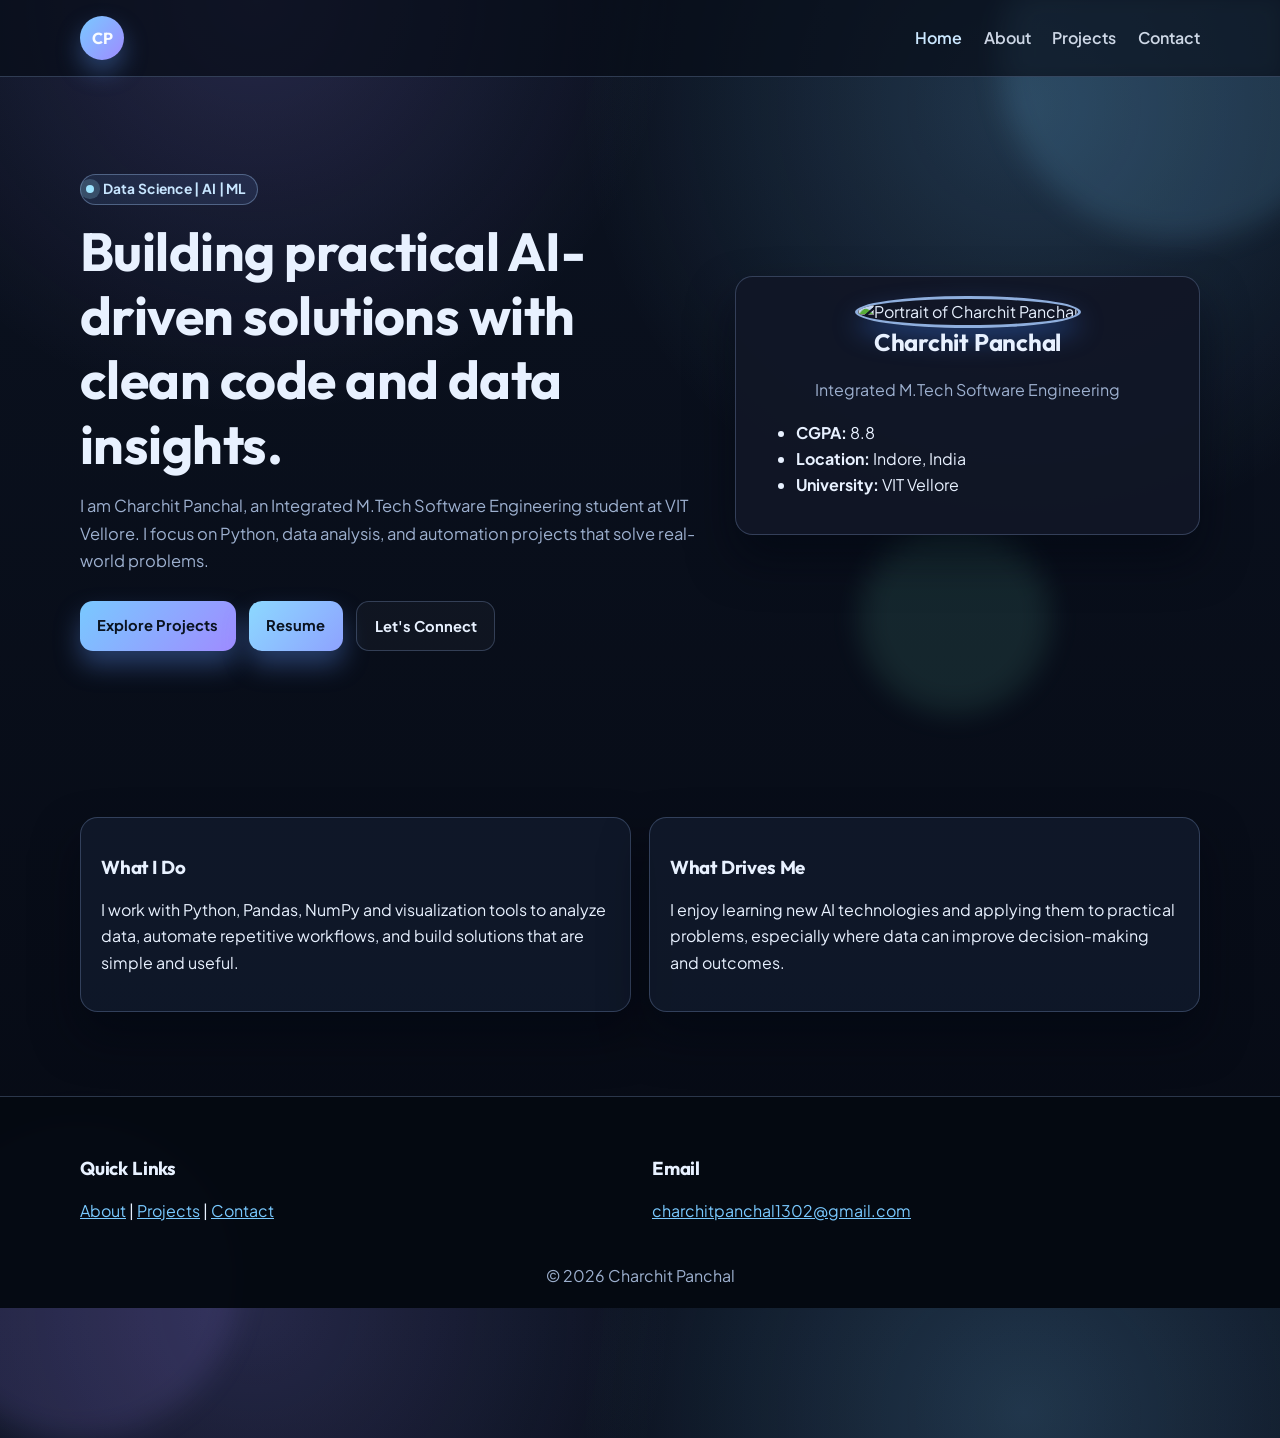
==== index.html @ 4133713d "New project" ====
<!DOCTYPE html>
<html lang="en">
<head>
  <meta charset="UTF-8">
  <meta name="viewport" content="width=device-width, initial-scale=1.0">
  <title>Charchit Panchal | Home</title>
  <meta
    name="description"
    content="Portfolio of Charchit Panchal - M.Tech Software Engineering student building projects in Data Science, AI and ML."
  >
  <link rel="preconnect" href="https://fonts.googleapis.com">
  <link rel="preconnect" href="https://fonts.gstatic.com" crossorigin>
  <link href="https://fonts.googleapis.com/css2?family=Outfit:wght@400;500;600;700;800&family=Plus+Jakarta+Sans:wght@400;500;600;700&display=swap" rel="stylesheet">
  <link rel="stylesheet" href="styles.css">
</head>
<body class="page-enter">
  <div class="preloader" id="preloader" aria-hidden="true">
    <div class="preloader-core">
      <span class="loader-ring"></span>
      <p>Loading Portfolio...</p>
    </div>
  </div>

  <div class="bg-orb orb-one"></div>
  <div class="bg-orb orb-two"></div>
  <div class="bg-orb orb-three"></div>

  <header class="site-header">
    <div class="container nav-wrap">
      <a class="brand" href="index.html">CP</a>
      <nav class="nav-links" id="nav-links">
        <a class="active page-link" href="index.html">Home</a>
        <a class="page-link" href="about.html">About</a>
        <a class="page-link" href="projects.html">Projects</a>
        <a class="page-link" href="contact.html">Contact</a>
      </nav>
      <button class="menu-btn" id="menu-btn" aria-label="Toggle menu">Menu</button>
    </div>
  </header>

  <main>
    <section class="hero section reveal">
      <div class="container hero-grid">
        <div class="hero-content">
          <p class="eyebrow"><span class="dot"></span> Data Science | AI | ML</p>
          <h1>Building practical AI-driven solutions with clean code and data insights.</h1>
          <p class="hero-text">
            I am Charchit Panchal, an Integrated M.Tech Software Engineering student at VIT Vellore.
            I focus on Python, data analysis, and automation projects that solve real-world problems.
          </p>
          <div class="hero-actions">
            <a class="btn btn-primary page-link" href="projects.html">Explore Projects</a>
            <a class="btn btn-primary btn-resume" href="file:///D:/MyDownloads/Resume%20(1).pdf" target="_blank" rel="noreferrer">Resume</a>
            <a class="btn btn-secondary page-link" href="contact.html">Let's Connect</a>
          </div>
        </div>

        <aside class="hero-card profile-card floating">
          <img src="profile.jpg" alt="Portrait of Charchit Panchal" class="profile-photo">
          <h2>Charchit Panchal</h2>
          <p class="meta">Integrated M.Tech Software Engineering</p>
          <ul>
            <li><strong>CGPA:</strong> 8.8</li>
            <li><strong>Location:</strong> Indore, India</li>
            <li><strong>University:</strong> VIT Vellore</li>
          </ul>
        </aside>
      </div>
    </section>

    <section class="section reveal">
      <div class="container">
        <div class="cards-grid">
          <article class="card tilt-card">
            <h3>What I Do</h3>
            <p>
              I work with Python, Pandas, NumPy and visualization tools to analyze data,
              automate repetitive workflows, and build solutions that are simple and useful.
            </p>
          </article>
          <article class="card tilt-card">
            <h3>What Drives Me</h3>
            <p>
              I enjoy learning new AI technologies and applying them to practical problems,
              especially where data can improve decision-making and outcomes.
            </p>
          </article>
        </div>
      </div>
    </section>
  </main>

  <footer class="site-footer">
    <div class="container footer-grid">
      <div>
        <h3>Quick Links</h3>
        <p><a class="page-link" href="about.html">About</a> | <a class="page-link" href="projects.html">Projects</a> | <a class="page-link" href="contact.html">Contact</a></p>
      </div>
      <div>
        <h3>Email</h3>
        <p><a href="mailto:charchitpanchal1302@gmail.com">charchitpanchal1302@gmail.com</a></p>
      </div>
    </div>
    <p class="copyright">© <span id="year"></span> Charchit Panchal</p>
  </footer>

  <script src="script.js"></script>
</body>
</html>
---- styles.css ----
:root {
  --bg: #0b1220;
  --bg-deep: #060a14;
  --surface: rgba(18, 28, 46, 0.74);
  --surface-strong: rgba(17, 23, 38, 0.95);
  --text: #e8f1ff;
  --muted: #9db0cf;
  --accent: #79c9ff;
  --accent-2: #9f8bff;
  --ring: rgba(145, 172, 221, 0.28);
  --shadow: 0 24px 45px rgba(2, 6, 15, 0.5);
}

* {
  box-sizing: border-box;
}

html {
  scroll-behavior: smooth;
}

body {
  margin: 0;
  font-family: "Plus Jakarta Sans", sans-serif;
  line-height: 1.65;
  color: var(--text);
  background:
    radial-gradient(circle at 80% 8%, rgba(121, 201, 255, 0.2), transparent 28%),
    radial-gradient(circle at 20% 0%, rgba(159, 139, 255, 0.18), transparent 25%),
    linear-gradient(180deg, var(--bg) 0%, var(--bg-deep) 100%);
  overflow-x: hidden;
}

.preloader {
  position: fixed;
  inset: 0;
  z-index: 2000;
  display: grid;
  place-items: center;
  background: radial-gradient(circle at center, rgba(25, 41, 71, 0.95), rgba(4, 8, 16, 0.98));
  transition: opacity 0.45s ease, visibility 0.45s ease;
}

.preloader.hidden {
  opacity: 0;
  visibility: hidden;
}

.preloader-core {
  text-align: center;
}

.loader-ring {
  width: 56px;
  height: 56px;
  display: inline-block;
  border-radius: 50%;
  border: 3px solid rgba(153, 194, 255, 0.28);
  border-top-color: #7fd7ff;
  border-right-color: #b497ff;
  animation: spin 0.9s linear infinite;
}

.preloader-core p {
  margin-top: 0.9rem;
  color: #bcd5ff;
  font-weight: 600;
}

@keyframes spin {
  to {
    transform: rotate(360deg);
  }
}

.page-enter {
  animation: pageFade 0.65s ease both;
}

@keyframes pageFade {
  from {
    opacity: 0;
    transform: translateY(8px);
  }
  to {
    opacity: 1;
    transform: translateY(0);
  }
}

.bg-orb {
  position: fixed;
  z-index: -1;
  filter: blur(14px);
  border-radius: 50%;
  pointer-events: none;
  animation: orbFloat 9s ease-in-out infinite;
}

.orb-one {
  width: 360px;
  height: 360px;
  top: -120px;
  right: -80px;
  background: rgba(121, 201, 255, 0.14);
}

.orb-two {
  width: 320px;
  height: 320px;
  bottom: -130px;
  left: -80px;
  background: rgba(159, 139, 255, 0.13);
  animation-delay: 1.6s;
}

.orb-three {
  width: 190px;
  height: 190px;
  top: 40%;
  right: 18%;
  background: rgba(128, 255, 215, 0.1);
  animation-delay: 0.8s;
}

@keyframes orbFloat {
  0%, 100% { transform: translateY(0); }
  50% { transform: translateY(-24px); }
}

a {
  color: var(--accent);
}

.container {
  width: min(1120px, 92%);
  margin: 0 auto;
}

.section {
  padding: 5.2rem 0;
}

.site-header {
  position: sticky;
  top: 0;
  z-index: 100;
  backdrop-filter: blur(10px);
  background: rgba(8, 13, 24, 0.72);
  border-bottom: 1px solid var(--ring);
}

.nav-wrap {
  min-height: 76px;
  display: flex;
  align-items: center;
  justify-content: space-between;
}

.brand {
  width: 44px;
  height: 44px;
  border-radius: 50%;
  display: inline-grid;
  place-items: center;
  text-decoration: none;
  font-family: "Outfit", sans-serif;
  font-weight: 700;
  color: #f7fbff;
  background: linear-gradient(130deg, var(--accent), var(--accent-2));
  box-shadow: 0 12px 24px rgba(97, 157, 255, 0.35);
}

.nav-links {
  display: flex;
  gap: 1.35rem;
}

.nav-links a {
  color: var(--text);
  text-decoration: none;
  font-weight: 600;
  opacity: 0.88;
  transition: opacity 0.2s ease, color 0.2s ease;
}

.nav-links a.active,
.nav-links a:hover {
  opacity: 1;
  color: #cce8ff;
}

.menu-btn {
  display: none;
  border: 1px solid var(--ring);
  background: transparent;
  color: var(--text);
  padding: 0.42rem 0.78rem;
  border-radius: 0.55rem;
  cursor: pointer;
}

h1,
h2,
h3,
.page-title {
  font-family: "Outfit", sans-serif;
  line-height: 1.2;
  letter-spacing: -0.01em;
}

h1 {
  font-size: clamp(2.05rem, 4.3vw, 3.35rem);
  margin: 0 0 1rem;
}

h2 {
  margin-top: 0;
}

.page-title {
  margin: 0;
}

.hero-grid {
  display: grid;
  grid-template-columns: 1.34fr 1fr;
  align-items: center;
  gap: 2rem;
}

.hero-text {
  color: var(--muted);
  max-width: 62ch;
  font-size: 1.03rem;
}

.eyebrow {
  display: inline-flex;
  gap: 0.55rem;
  align-items: center;
  font-size: 0.86rem;
  font-weight: 700;
  letter-spacing: 0.02em;
  color: #c8e6ff;
  border: 1px solid rgba(170, 208, 255, 0.34);
  border-radius: 999px;
  padding: 0.2rem 0.7rem 0.2rem 0.3rem;
  background: rgba(116, 176, 255, 0.11);
}

.dot {
  width: 8px;
  height: 8px;
  border-radius: 50%;
  background: #9ee4ff;
  box-shadow: 0 0 0 6px rgba(158, 228, 255, 0.2);
}

.hero-actions {
  margin-top: 1.7rem;
  display: flex;
  flex-wrap: wrap;
  gap: 0.85rem;
}

.btn {
  display: inline-block;
  text-decoration: none;
  font-weight: 700;
  font-size: 0.92rem;
  border-radius: 0.8rem;
  padding: 0.72rem 1.08rem;
  transition: transform 0.22s ease, box-shadow 0.22s ease, background 0.22s ease;
}

.btn:hover {
  transform: translateY(-3px);
}

.btn-primary {
  color: #0a1320;
  background: linear-gradient(130deg, var(--accent), var(--accent-2));
  box-shadow: 0 14px 26px rgba(98, 151, 255, 0.35);
}

.btn-secondary {
  color: var(--text);
  border: 1px solid var(--ring);
  background: rgba(255, 255, 255, 0.03);
}

.btn-resume {
  background: linear-gradient(130deg, #8cd9ff, #8ea2ff);
}

.hero-card,
.card,
.skill-group {
  background: var(--surface);
  border: 1px solid var(--ring);
  border-radius: 1.1rem;
  padding: 1.2rem 1.25rem;
  box-shadow: var(--shadow);
}

.profile-card {
  text-align: center;
  background: var(--surface-strong);
}

.profile-photo {
  width: 162px;
  height: 162px;
  object-fit: cover;
  border-radius: 50%;
  border: 3px solid rgba(166, 203, 255, 0.85);
  box-shadow: 0 12px 26px rgba(57, 112, 214, 0.42);
}

.profile-card ul {
  text-align: left;
}

.floating {
  animation: floatCard 5.5s ease-in-out infinite;
}

@keyframes floatCard {
  0%, 100% { transform: translateY(0); }
  50% { transform: translateY(-10px); }
}

.cards-grid {
  display: grid;
  grid-template-columns: repeat(2, minmax(260px, 1fr));
  gap: 1.1rem;
}

.skills-grid {
  display: grid;
  grid-template-columns: repeat(3, minmax(180px, 1fr));
  gap: 0.95rem;
}

.skill-group {
  font-weight: 600;
}

.meta {
  color: var(--muted);
}

.tilt-card {
  transition: transform 0.24s ease, box-shadow 0.24s ease, border-color 0.24s ease;
}

.tilt-card:hover {
  transform: translateY(-8px) scale(1.01);
  border-color: rgba(170, 207, 255, 0.55);
  box-shadow: 0 30px 48px rgba(0, 7, 19, 0.56);
}

.project-thumb {
  width: 100%;
  height: 165px;
  border-radius: 0.85rem;
  margin-bottom: 0.95rem;
  border: 1px solid rgba(170, 208, 255, 0.2);
  background-size: cover;
  background-position: center;
}

.thumb-one {
  background-image:
    linear-gradient(to top right, rgba(10, 20, 35, 0.35), rgba(20, 20, 20, 0.15)),
    url("https://images.unsplash.com/photo-1551281044-8b5bd6f0f0d6?auto=format&fit=crop&w=1000&q=80");
}

.thumb-two {
  background-image:
    linear-gradient(to top right, rgba(10, 20, 35, 0.35), rgba(20, 20, 20, 0.15)),
    url("https://images.unsplash.com/photo-1461749280684-dccba630e2f6?auto=format&fit=crop&w=1000&q=80");
}

.contact-form {
  margin-top: 1rem;
  display: grid;
  gap: 0.95rem;
}

.form-row {
  display: grid;
  gap: 0.4rem;
}

.form-row label {
  font-weight: 600;
  font-size: 0.92rem;
  color: #c6dbff;
}

.form-row input,
.form-row textarea {
  width: 100%;
  border-radius: 0.7rem;
  border: 1px solid rgba(166, 196, 243, 0.32);
  background: rgba(8, 15, 27, 0.75);
  color: var(--text);
  padding: 0.72rem 0.85rem;
  font-family: inherit;
  outline: none;
}

.form-row input:focus,
.form-row textarea:focus {
  border-color: rgba(127, 213, 255, 0.82);
  box-shadow: 0 0 0 2px rgba(127, 213, 255, 0.15);
}

.form-status {
  min-height: 1.2rem;
  margin: 0;
  color: #a9c7ff;
}

.page-hero {
  padding-bottom: 2rem;
}

.site-footer {
  border-top: 1px solid var(--ring);
  background: rgba(5, 10, 18, 0.92);
  padding: 2.6rem 0 1.2rem;
}

.footer-grid {
  display: grid;
  grid-template-columns: 1fr 1fr;
  gap: 1.5rem;
}

.copyright {
  margin: 1.4rem 0 0;
  text-align: center;
  color: var(--muted);
}

.reveal {
  opacity: 0;
  transform: translateY(24px);
}

.reveal.visible {
  opacity: 1;
  transform: translateY(0);
  transition: opacity 0.7s ease, transform 0.7s ease;
}

@media (max-width: 900px) {
  .hero-grid,
  .cards-grid,
  .footer-grid {
    grid-template-columns: 1fr;
  }

  .skills-grid {
    grid-template-columns: repeat(2, minmax(160px, 1fr));
  }
}

@media (max-width: 700px) {
  .menu-btn {
    display: inline-block;
  }

  .nav-links {
    position: absolute;
    top: 71px;
    right: 4%;
    width: min(230px, 90vw);
    border-radius: 0.8rem;
    border: 1px solid var(--ring);
    background: rgba(9, 15, 28, 0.97);
    padding: 0.6rem;
    display: none;
    flex-direction: column;
    gap: 0.35rem;
  }

  .nav-links.open {
    display: flex;
  }

  .skills-grid {
    grid-template-columns: 1fr;
  }
}
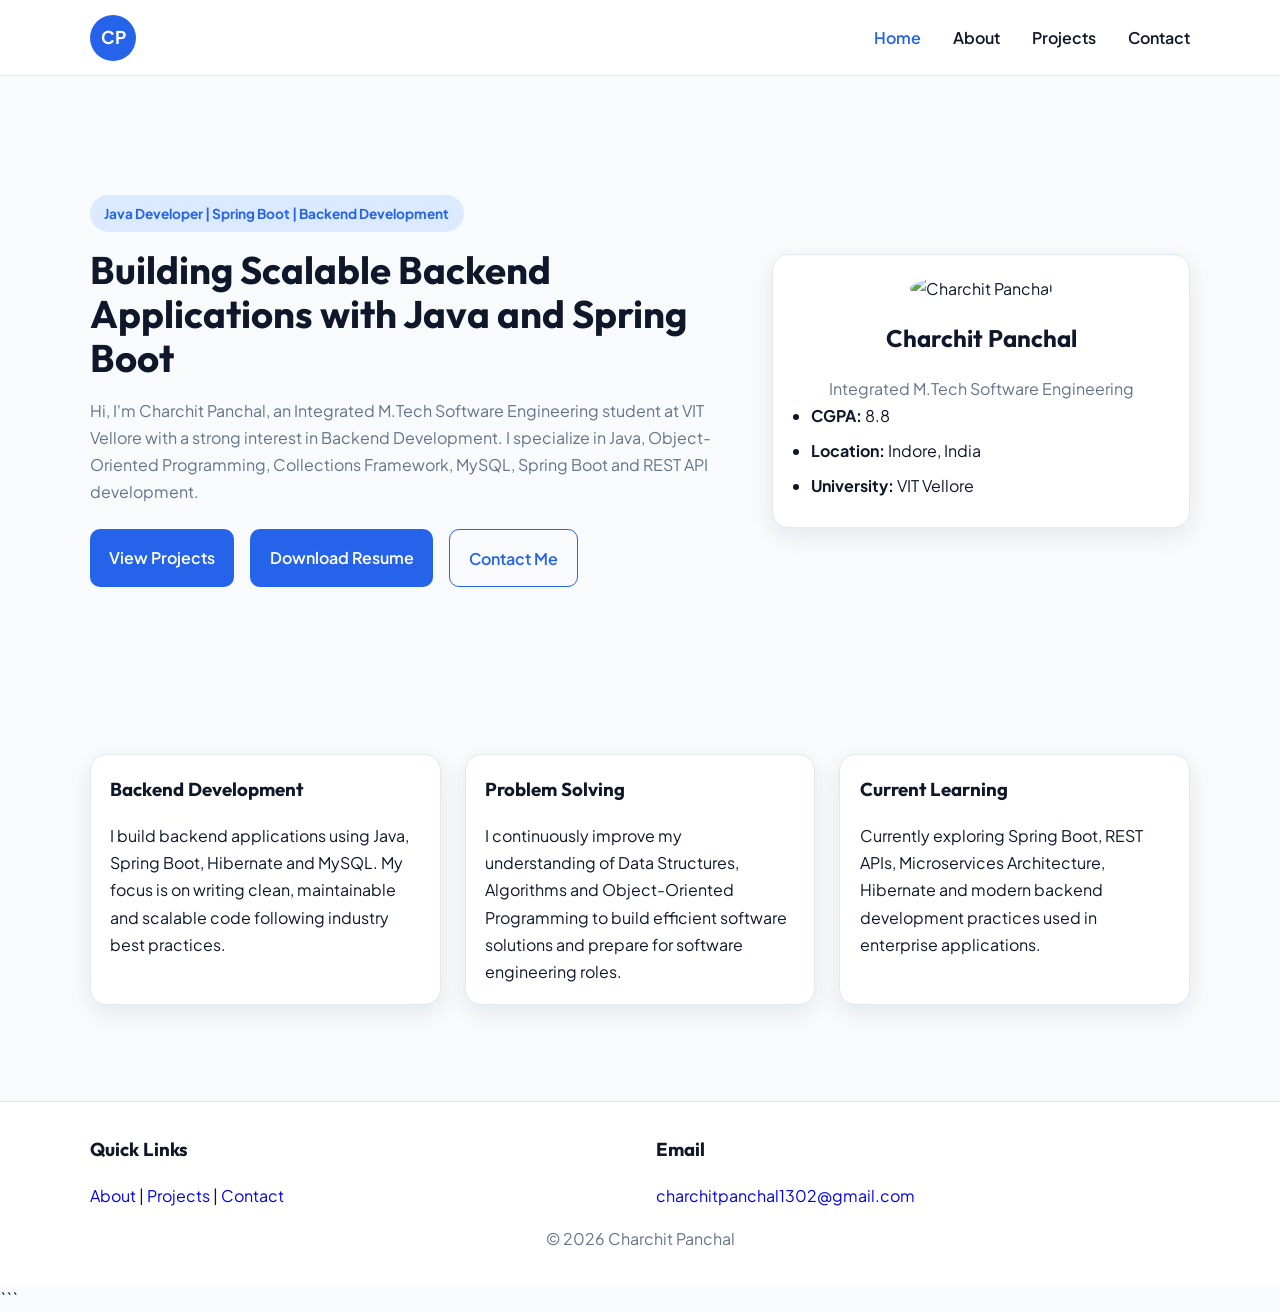
==== commit d1ae43f7: "Full Website chage" ====
--- a/index.html
+++ b/index.html
@@ -1,109 +1,213 @@
+
 <!DOCTYPE html>
 <html lang="en">
 <head>
-  <meta charset="UTF-8">
-  <meta name="viewport" content="width=device-width, initial-scale=1.0">
-  <title>Charchit Panchal | Home</title>
-  <meta
-    name="description"
-    content="Portfolio of Charchit Panchal - M.Tech Software Engineering student building projects in Data Science, AI and ML."
-  >
-  <link rel="preconnect" href="https://fonts.googleapis.com">
-  <link rel="preconnect" href="https://fonts.gstatic.com" crossorigin>
-  <link href="https://fonts.googleapis.com/css2?family=Outfit:wght@400;500;600;700;800&family=Plus+Jakarta+Sans:wght@400;500;600;700&display=swap" rel="stylesheet">
-  <link rel="stylesheet" href="styles.css">
+    <meta charset="UTF-8">
+    <meta name="viewport" content="width=device-width, initial-scale=1.0">
+
+    <title>Charchit Panchal | Java Developer Portfolio</title>
+
+    <meta name="description"
+          content="Charchit Panchal - Java Developer and Integrated M.Tech Software Engineering student specializing in Spring Boot, Hibernate, REST APIs, MySQL and Backend Development.">
+
+    <meta name="keywords"
+          content="Java Developer, Spring Boot Developer, Backend Developer, Hibernate, REST API, MySQL, Software Engineer, Portfolio">
+
+    <meta name="author" content="Charchit Panchal">
+
+    <meta property="og:title" content="Charchit Panchal | Java Developer">
+    <meta property="og:description"
+          content="Java Developer Portfolio showcasing Spring Boot, Hibernate, REST API and Backend Development Projects.">
+    <meta property="og:type" content="website">
+
+    <link rel="preconnect" href="https://fonts.googleapis.com">
+    <link rel="preconnect" href="https://fonts.gstatic.com" crossorigin>
+
+    <link href="https://fonts.googleapis.com/css2?family=Outfit:wght@400;500;600;700;800&family=Plus+Jakarta+Sans:wght@400;500;600;700&display=swap"
+          rel="stylesheet">
+
+    <link rel="stylesheet" href="styles.css">
 </head>
-<body class="page-enter">
-  <div class="preloader" id="preloader" aria-hidden="true">
-    <div class="preloader-core">
-      <span class="loader-ring"></span>
-      <p>Loading Portfolio...</p>
+
+<body>
+
+<header class="site-header">
+    <div class="container nav-wrap">
+
+        <a class="brand" href="index.html">CP</a>
+
+        <nav class="nav-links" id="nav-links">
+            <a class="active page-link" href="index.html">Home</a>
+            <a class="page-link" href="about.html">About</a>
+            <a class="page-link" href="projects.html">Projects</a>
+            <a class="page-link" href="contact.html">Contact</a>
+        </nav>
+
+        <button class="menu-btn" id="menu-btn">Menu</button>
+
     </div>
-  </div>
-
-  <div class="bg-orb orb-one"></div>
-  <div class="bg-orb orb-two"></div>
-  <div class="bg-orb orb-three"></div>
-
-  <header class="site-header">
-    <div class="container nav-wrap">
-      <a class="brand" href="index.html">CP</a>
-      <nav class="nav-links" id="nav-links">
-        <a class="active page-link" href="index.html">Home</a>
-        <a class="page-link" href="about.html">About</a>
-        <a class="page-link" href="projects.html">Projects</a>
-        <a class="page-link" href="contact.html">Contact</a>
-      </nav>
-      <button class="menu-btn" id="menu-btn" aria-label="Toggle menu">Menu</button>
+</header>
+
+<main>
+
+    <section class="hero section">
+
+        <div class="container hero-grid">
+
+            <div class="hero-content">
+
+                <p class="eyebrow">
+                    Java Developer | Spring Boot | Backend Development
+                </p>
+
+                <h1>
+                    Building Scalable Backend Applications with Java and Spring Boot
+                </h1>
+
+                <p class="hero-text">
+                    Hi, I'm Charchit Panchal, an Integrated M.Tech Software Engineering
+                    student at VIT Vellore with a strong interest in Backend Development.
+                    I specialize in Java, Object-Oriented Programming, Collections
+                    Framework, MySQL, Spring Boot and REST API development.
+                </p>
+
+                <div class="hero-actions">
+
+                    <a class="btn btn-primary page-link"
+                       href="projects.html">
+                        View Projects
+                    </a>
+
+                    <a class="btn btn-primary"
+                       href="Resume (1).pdf"
+                       target="_blank">
+                        Download Resume
+                    </a>
+
+                    <a class="btn btn-secondary page-link"
+                       href="contact.html">
+                        Contact Me
+                    </a>
+
+                </div>
+
+            </div>
+
+            <aside class="hero-card profile-card">
+
+                <img src="profile.jpg"
+                     alt="Charchit Panchal"
+                     class="profile-photo">
+
+                <h2>Charchit Panchal</h2>
+
+                <p class="meta">
+                    Integrated M.Tech Software Engineering
+                </p>
+
+                <ul>
+                    <li><strong>CGPA:</strong> 8.8</li>
+                    <li><strong>Location:</strong> Indore, India</li>
+                    <li><strong>University:</strong> VIT Vellore</li>
+                </ul>
+
+            </aside>
+
+        </div>
+
+    </section>
+
+    <section class="section">
+
+        <div class="container">
+
+            <div class="cards-grid">
+
+                <article class="card">
+
+                    <h3>Backend Development</h3>
+
+                    <p>
+                        I build backend applications using Java, Spring Boot,
+                        Hibernate and MySQL. My focus is on writing clean,
+                        maintainable and scalable code following industry
+                        best practices.
+                    </p>
+
+                </article>
+
+                <article class="card">
+
+                    <h3>Problem Solving</h3>
+
+                    <p>
+                        I continuously improve my understanding of Data
+                        Structures, Algorithms and Object-Oriented Programming
+                        to build efficient software solutions and prepare for
+                        software engineering roles.
+                    </p>
+
+                </article>
+
+                <article class="card">
+
+                    <h3>Current Learning</h3>
+
+                    <p>
+                        Currently exploring Spring Boot, REST APIs,
+                        Microservices Architecture, Hibernate and modern
+                        backend development practices used in enterprise
+                        applications.
+                    </p>
+
+                </article>
+
+            </div>
+
+        </div>
+
+    </section>
+
+</main>
+
+<footer class="site-footer">
+
+    <div class="container footer-grid">
+
+        <div>
+
+            <h3>Quick Links</h3>
+
+            <p>
+                <a href="about.html">About</a> |
+                <a href="projects.html">Projects</a> |
+                <a href="contact.html">Contact</a>
+            </p>
+
+        </div>
+
+        <div>
+
+            <h3>Email</h3>
+
+            <p>
+                <a href="mailto:charchitpanchal1302@gmail.com">
+                    charchitpanchal1302@gmail.com
+                </a>
+            </p>
+
+        </div>
+
     </div>
-  </header>
-
-  <main>
-    <section class="hero section reveal">
-      <div class="container hero-grid">
-        <div class="hero-content">
-          <p class="eyebrow"><span class="dot"></span> Data Science | AI | ML</p>
-          <h1>Building practical AI-driven solutions with clean code and data insights.</h1>
-          <p class="hero-text">
-            I am Charchit Panchal, an Integrated M.Tech Software Engineering student at VIT Vellore.
-            I focus on Python, data analysis, and automation projects that solve real-world problems.
-          </p>
-          <div class="hero-actions">
-            <a class="btn btn-primary page-link" href="projects.html">Explore Projects</a>
-            <a class="btn btn-primary btn-resume" href="file:///D:/MyDownloads/Resume%20(1).pdf" target="_blank" rel="noreferrer">Resume</a>
-            <a class="btn btn-secondary page-link" href="contact.html">Let's Connect</a>
-          </div>
-        </div>
-
-        <aside class="hero-card profile-card floating">
-          <img src="profile.jpg" alt="Portrait of Charchit Panchal" class="profile-photo">
-          <h2>Charchit Panchal</h2>
-          <p class="meta">Integrated M.Tech Software Engineering</p>
-          <ul>
-            <li><strong>CGPA:</strong> 8.8</li>
-            <li><strong>Location:</strong> Indore, India</li>
-            <li><strong>University:</strong> VIT Vellore</li>
-          </ul>
-        </aside>
-      </div>
-    </section>
-
-    <section class="section reveal">
-      <div class="container">
-        <div class="cards-grid">
-          <article class="card tilt-card">
-            <h3>What I Do</h3>
-            <p>
-              I work with Python, Pandas, NumPy and visualization tools to analyze data,
-              automate repetitive workflows, and build solutions that are simple and useful.
-            </p>
-          </article>
-          <article class="card tilt-card">
-            <h3>What Drives Me</h3>
-            <p>
-              I enjoy learning new AI technologies and applying them to practical problems,
-              especially where data can improve decision-making and outcomes.
-            </p>
-          </article>
-        </div>
-      </div>
-    </section>
-  </main>
-
-  <footer class="site-footer">
-    <div class="container footer-grid">
-      <div>
-        <h3>Quick Links</h3>
-        <p><a class="page-link" href="about.html">About</a> | <a class="page-link" href="projects.html">Projects</a> | <a class="page-link" href="contact.html">Contact</a></p>
-      </div>
-      <div>
-        <h3>Email</h3>
-        <p><a href="mailto:charchitpanchal1302@gmail.com">charchitpanchal1302@gmail.com</a></p>
-      </div>
-    </div>
-    <p class="copyright">© <span id="year"></span> Charchit Panchal</p>
-  </footer>
-
-  <script src="script.js"></script>
+
+    <p class="copyright">
+        © <span id="year"></span> Charchit Panchal
+    </p>
+
+</footer>
+
+<script src="script.js"></script>
+
 </body>
 </html>
+```
--- a/styles.css
+++ b/styles.css
@@ -1,498 +1,360 @@
-:root {
-  --bg: #0b1220;
-  --bg-deep: #060a14;
-  --surface: rgba(18, 28, 46, 0.74);
-  --surface-strong: rgba(17, 23, 38, 0.95);
-  --text: #e8f1ff;
-  --muted: #9db0cf;
-  --accent: #79c9ff;
-  --accent-2: #9f8bff;
-  --ring: rgba(145, 172, 221, 0.28);
-  --shadow: 0 24px 45px rgba(2, 6, 15, 0.5);
-}
-
-* {
-  box-sizing: border-box;
-}
-
-html {
-  scroll-behavior: smooth;
-}
-
-body {
-  margin: 0;
-  font-family: "Plus Jakarta Sans", sans-serif;
-  line-height: 1.65;
-  color: var(--text);
-  background:
-    radial-gradient(circle at 80% 8%, rgba(121, 201, 255, 0.2), transparent 28%),
-    radial-gradient(circle at 20% 0%, rgba(159, 139, 255, 0.18), transparent 25%),
-    linear-gradient(180deg, var(--bg) 0%, var(--bg-deep) 100%);
-  overflow-x: hidden;
-}
-
-.preloader {
-  position: fixed;
-  inset: 0;
-  z-index: 2000;
-  display: grid;
-  place-items: center;
-  background: radial-gradient(circle at center, rgba(25, 41, 71, 0.95), rgba(4, 8, 16, 0.98));
-  transition: opacity 0.45s ease, visibility 0.45s ease;
-}
-
-.preloader.hidden {
-  opacity: 0;
-  visibility: hidden;
-}
-
-.preloader-core {
-  text-align: center;
-}
-
-.loader-ring {
-  width: 56px;
-  height: 56px;
-  display: inline-block;
-  border-radius: 50%;
-  border: 3px solid rgba(153, 194, 255, 0.28);
-  border-top-color: #7fd7ff;
-  border-right-color: #b497ff;
-  animation: spin 0.9s linear infinite;
-}
-
-.preloader-core p {
-  margin-top: 0.9rem;
-  color: #bcd5ff;
-  font-weight: 600;
-}
-
-@keyframes spin {
-  to {
-    transform: rotate(360deg);
-  }
-}
-
-.page-enter {
-  animation: pageFade 0.65s ease both;
-}
-
-@keyframes pageFade {
-  from {
-    opacity: 0;
-    transform: translateY(8px);
-  }
-  to {
-    opacity: 1;
-    transform: translateY(0);
-  }
-}
-
-.bg-orb {
-  position: fixed;
-  z-index: -1;
-  filter: blur(14px);
-  border-radius: 50%;
-  pointer-events: none;
-  animation: orbFloat 9s ease-in-out infinite;
-}
-
-.orb-one {
-  width: 360px;
-  height: 360px;
-  top: -120px;
-  right: -80px;
-  background: rgba(121, 201, 255, 0.14);
-}
-
-.orb-two {
-  width: 320px;
-  height: 320px;
-  bottom: -130px;
-  left: -80px;
-  background: rgba(159, 139, 255, 0.13);
-  animation-delay: 1.6s;
-}
-
-.orb-three {
-  width: 190px;
-  height: 190px;
-  top: 40%;
-  right: 18%;
-  background: rgba(128, 255, 215, 0.1);
-  animation-delay: 0.8s;
-}
-
-@keyframes orbFloat {
-  0%, 100% { transform: translateY(0); }
-  50% { transform: translateY(-24px); }
-}
-
-a {
-  color: var(--accent);
-}
-
-.container {
-  width: min(1120px, 92%);
-  margin: 0 auto;
-}
-
-.section {
-  padding: 5.2rem 0;
-}
-
-.site-header {
-  position: sticky;
-  top: 0;
-  z-index: 100;
-  backdrop-filter: blur(10px);
-  background: rgba(8, 13, 24, 0.72);
-  border-bottom: 1px solid var(--ring);
-}
-
-.nav-wrap {
-  min-height: 76px;
-  display: flex;
-  align-items: center;
-  justify-content: space-between;
-}
-
-.brand {
-  width: 44px;
-  height: 44px;
-  border-radius: 50%;
-  display: inline-grid;
-  place-items: center;
-  text-decoration: none;
-  font-family: "Outfit", sans-serif;
-  font-weight: 700;
-  color: #f7fbff;
-  background: linear-gradient(130deg, var(--accent), var(--accent-2));
-  box-shadow: 0 12px 24px rgba(97, 157, 255, 0.35);
-}
-
-.nav-links {
-  display: flex;
-  gap: 1.35rem;
-}
-
-.nav-links a {
-  color: var(--text);
-  text-decoration: none;
-  font-weight: 600;
-  opacity: 0.88;
-  transition: opacity 0.2s ease, color 0.2s ease;
+:root{
+    --primary:#2563eb;
+    --primary-dark:#1d4ed8;
+    --background:#f8fafc;
+    --surface:#ffffff;
+    --text:#0f172a;
+    --muted:#64748b;
+    --border:#e2e8f0;
+    --shadow:0 8px 24px rgba(15,23,42,0.08);
+}
+
+*{
+    margin:0;
+    padding:0;
+    box-sizing:border-box;
+}
+
+html{
+    scroll-behavior:smooth;
+}
+
+body{
+    font-family:"Plus Jakarta Sans",sans-serif;
+    background:var(--background);
+    color:var(--text);
+    line-height:1.7;
+}
+
+a{
+    text-decoration:none;
+}
+
+.container{
+    width:min(1100px,92%);
+    margin:auto;
+}
+
+.section{
+    padding:3rem 0;
+}
+
+/* Header */
+
+.site-header{
+    position:sticky;
+    top:0;
+    z-index:100;
+    background:white;
+    border-bottom:1px solid var(--border);
+}
+
+.nav-wrap{
+    min-height:75px;
+    display:flex;
+    align-items:center;
+    justify-content:space-between;
+}
+
+.brand{
+    width:46px;
+    height:46px;
+    border-radius:50%;
+    display:grid;
+    place-items:center;
+    background:var(--primary);
+    color:white;
+    font-weight:700;
+    font-size:1.1rem;
+}
+
+.nav-links{
+    display:flex;
+    gap:2rem;
+}
+
+.nav-links a{
+    color:var(--text);
+    font-weight:600;
 }
 
 .nav-links a.active,
-.nav-links a:hover {
-  opacity: 1;
-  color: #cce8ff;
-}
-
-.menu-btn {
-  display: none;
-  border: 1px solid var(--ring);
-  background: transparent;
-  color: var(--text);
-  padding: 0.42rem 0.78rem;
-  border-radius: 0.55rem;
-  cursor: pointer;
-}
-
-h1,
+.nav-links a:hover{
+    color:var(--primary);
+}
+
+.menu-btn{
+    display:none;
+    border:none;
+    background:var(--primary);
+    color:white;
+    padding:.7rem 1rem;
+    border-radius:8px;
+    cursor:pointer;
+}
+
+/* Hero */
+
+.hero{
+    min-height:70vh;
+    display:flex;
+    align-items:center;
+}
+
+.hero-grid{
+    display:grid;
+    grid-template-columns:1.4fr 0.9fr;
+    gap:2rem;
+    align-items:center;
+}
+
+.hero-content{
+    max-width:650px;
+}
+
+.eyebrow{
+    display:inline-block;
+    background:#dbeafe;
+    color:var(--primary);
+    padding:.45rem .9rem;
+    border-radius:999px;
+    font-size:.85rem;
+    font-weight:700;
+    margin-bottom:1rem;
+}
+
+h1{
+    font-family:"Outfit",sans-serif;
+    font-size:clamp(2rem,3vw,3.2rem);
+    line-height:1.15;
+    margin-bottom:1rem;
+}
+
 h2,
-h3,
-.page-title {
-  font-family: "Outfit", sans-serif;
-  line-height: 1.2;
-  letter-spacing: -0.01em;
-}
-
-h1 {
-  font-size: clamp(2.05rem, 4.3vw, 3.35rem);
-  margin: 0 0 1rem;
-}
-
-h2 {
-  margin-top: 0;
-}
-
-.page-title {
-  margin: 0;
-}
-
-.hero-grid {
-  display: grid;
-  grid-template-columns: 1.34fr 1fr;
-  align-items: center;
-  gap: 2rem;
-}
-
-.hero-text {
-  color: var(--muted);
-  max-width: 62ch;
-  font-size: 1.03rem;
-}
-
-.eyebrow {
-  display: inline-flex;
-  gap: 0.55rem;
-  align-items: center;
-  font-size: 0.86rem;
-  font-weight: 700;
-  letter-spacing: 0.02em;
-  color: #c8e6ff;
-  border: 1px solid rgba(170, 208, 255, 0.34);
-  border-radius: 999px;
-  padding: 0.2rem 0.7rem 0.2rem 0.3rem;
-  background: rgba(116, 176, 255, 0.11);
-}
-
-.dot {
-  width: 8px;
-  height: 8px;
-  border-radius: 50%;
-  background: #9ee4ff;
-  box-shadow: 0 0 0 6px rgba(158, 228, 255, 0.2);
-}
-
-.hero-actions {
-  margin-top: 1.7rem;
-  display: flex;
-  flex-wrap: wrap;
-  gap: 0.85rem;
-}
-
-.btn {
-  display: inline-block;
-  text-decoration: none;
-  font-weight: 700;
-  font-size: 0.92rem;
-  border-radius: 0.8rem;
-  padding: 0.72rem 1.08rem;
-  transition: transform 0.22s ease, box-shadow 0.22s ease, background 0.22s ease;
-}
-
-.btn:hover {
-  transform: translateY(-3px);
-}
-
-.btn-primary {
-  color: #0a1320;
-  background: linear-gradient(130deg, var(--accent), var(--accent-2));
-  box-shadow: 0 14px 26px rgba(98, 151, 255, 0.35);
-}
-
-.btn-secondary {
-  color: var(--text);
-  border: 1px solid var(--ring);
-  background: rgba(255, 255, 255, 0.03);
-}
-
-.btn-resume {
-  background: linear-gradient(130deg, #8cd9ff, #8ea2ff);
-}
+h3{
+    font-family:"Outfit",sans-serif;
+    margin-bottom:1rem;
+}
+
+.hero-text{
+    color:var(--muted);
+    font-size:1rem;
+}
+
+.hero-actions{
+    margin-top:1.5rem;
+    display:flex;
+    flex-wrap:wrap;
+    gap:1rem;
+}
+
+.btn{
+    padding:.9rem 1.2rem;
+    border-radius:10px;
+    font-weight:600;
+    transition:.2s;
+}
+
+.btn-primary{
+    background:var(--primary);
+    color:white;
+}
+
+.btn-primary:hover{
+    background:var(--primary-dark);
+}
+
+.btn-secondary{
+    border:1px solid var(--primary);
+    color:var(--primary);
+}
+
+/* Cards */
 
 .hero-card,
 .card,
-.skill-group {
-  background: var(--surface);
-  border: 1px solid var(--ring);
-  border-radius: 1.1rem;
-  padding: 1.2rem 1.25rem;
-  box-shadow: var(--shadow);
-}
-
-.profile-card {
-  text-align: center;
-  background: var(--surface-strong);
-}
-
-.profile-photo {
-  width: 162px;
-  height: 162px;
-  object-fit: cover;
-  border-radius: 50%;
-  border: 3px solid rgba(166, 203, 255, 0.85);
-  box-shadow: 0 12px 26px rgba(57, 112, 214, 0.42);
-}
-
-.profile-card ul {
-  text-align: left;
-}
-
-.floating {
-  animation: floatCard 5.5s ease-in-out infinite;
-}
-
-@keyframes floatCard {
-  0%, 100% { transform: translateY(0); }
-  50% { transform: translateY(-10px); }
-}
-
-.cards-grid {
-  display: grid;
-  grid-template-columns: repeat(2, minmax(260px, 1fr));
-  gap: 1.1rem;
-}
-
-.skills-grid {
-  display: grid;
-  grid-template-columns: repeat(3, minmax(180px, 1fr));
-  gap: 0.95rem;
-}
-
-.skill-group {
-  font-weight: 600;
-}
-
-.meta {
-  color: var(--muted);
-}
-
-.tilt-card {
-  transition: transform 0.24s ease, box-shadow 0.24s ease, border-color 0.24s ease;
-}
-
-.tilt-card:hover {
-  transform: translateY(-8px) scale(1.01);
-  border-color: rgba(170, 207, 255, 0.55);
-  box-shadow: 0 30px 48px rgba(0, 7, 19, 0.56);
-}
-
-.project-thumb {
-  width: 100%;
-  height: 165px;
-  border-radius: 0.85rem;
-  margin-bottom: 0.95rem;
-  border: 1px solid rgba(170, 208, 255, 0.2);
-  background-size: cover;
-  background-position: center;
-}
-
-.thumb-one {
-  background-image:
-    linear-gradient(to top right, rgba(10, 20, 35, 0.35), rgba(20, 20, 20, 0.15)),
-    url("https://images.unsplash.com/photo-1551281044-8b5bd6f0f0d6?auto=format&fit=crop&w=1000&q=80");
-}
-
-.thumb-two {
-  background-image:
-    linear-gradient(to top right, rgba(10, 20, 35, 0.35), rgba(20, 20, 20, 0.15)),
-    url("https://images.unsplash.com/photo-1461749280684-dccba630e2f6?auto=format&fit=crop&w=1000&q=80");
-}
-
-.contact-form {
-  margin-top: 1rem;
-  display: grid;
-  gap: 0.95rem;
-}
-
-.form-row {
-  display: grid;
-  gap: 0.4rem;
-}
-
-.form-row label {
-  font-weight: 600;
-  font-size: 0.92rem;
-  color: #c6dbff;
+.skill-group{
+    background:white;
+    border:1px solid var(--border);
+    border-radius:16px;
+    padding:1.2rem;
+    box-shadow:var(--shadow);
+}
+
+.profile-card{
+    text-align:center;
+}
+
+.profile-photo{
+    width:140px;
+    height:140px;
+    border-radius:50%;
+    object-fit:cover;
+    margin-bottom:1rem;
+}
+
+.profile-card ul{
+    text-align:left;
+    padding-left:1.2rem;
+}
+
+.cards-grid{
+    display:grid;
+    grid-template-columns:repeat(auto-fit,minmax(280px,1fr));
+    gap:1.5rem;
+}
+
+.skills-grid{
+    display:grid;
+    grid-template-columns:repeat(auto-fit,minmax(220px,1fr));
+    gap:1rem;
+}
+
+.skill-group{
+    text-align:center;
+    font-weight:600;
+}
+
+.meta{
+    color:var(--muted);
+}
+
+/* Projects */
+
+.project-thumb{
+    display:none;
+}
+
+ul{
+    padding-left:1.3rem;
+}
+
+li{
+    margin-bottom:.5rem;
+}
+
+/* Contact */
+
+.contact-form{
+    display:grid;
+    gap:1rem;
+    margin-top:1rem;
+}
+
+.form-row{
+    display:grid;
+    gap:.5rem;
+}
+
+.form-row label{
+    font-weight:600;
 }
 
 .form-row input,
-.form-row textarea {
-  width: 100%;
-  border-radius: 0.7rem;
-  border: 1px solid rgba(166, 196, 243, 0.32);
-  background: rgba(8, 15, 27, 0.75);
-  color: var(--text);
-  padding: 0.72rem 0.85rem;
-  font-family: inherit;
-  outline: none;
+.form-row textarea{
+    width:100%;
+    border:1px solid var(--border);
+    border-radius:10px;
+    padding:.9rem;
+    font-family:inherit;
 }
 
 .form-row input:focus,
-.form-row textarea:focus {
-  border-color: rgba(127, 213, 255, 0.82);
-  box-shadow: 0 0 0 2px rgba(127, 213, 255, 0.15);
-}
-
-.form-status {
-  min-height: 1.2rem;
-  margin: 0;
-  color: #a9c7ff;
-}
-
-.page-hero {
-  padding-bottom: 2rem;
-}
-
-.site-footer {
-  border-top: 1px solid var(--ring);
-  background: rgba(5, 10, 18, 0.92);
-  padding: 2.6rem 0 1.2rem;
-}
-
-.footer-grid {
-  display: grid;
-  grid-template-columns: 1fr 1fr;
-  gap: 1.5rem;
-}
-
-.copyright {
-  margin: 1.4rem 0 0;
-  text-align: center;
-  color: var(--muted);
-}
-
-.reveal {
-  opacity: 0;
-  transform: translateY(24px);
-}
-
-.reveal.visible {
-  opacity: 1;
-  transform: translateY(0);
-  transition: opacity 0.7s ease, transform 0.7s ease;
-}
-
-@media (max-width: 900px) {
-  .hero-grid,
-  .cards-grid,
-  .footer-grid {
-    grid-template-columns: 1fr;
-  }
-
-  .skills-grid {
-    grid-template-columns: repeat(2, minmax(160px, 1fr));
-  }
-}
-
-@media (max-width: 700px) {
-  .menu-btn {
-    display: inline-block;
-  }
-
-  .nav-links {
-    position: absolute;
-    top: 71px;
-    right: 4%;
-    width: min(230px, 90vw);
-    border-radius: 0.8rem;
-    border: 1px solid var(--ring);
-    background: rgba(9, 15, 28, 0.97);
-    padding: 0.6rem;
-    display: none;
-    flex-direction: column;
-    gap: 0.35rem;
-  }
-
-  .nav-links.open {
-    display: flex;
-  }
-
-  .skills-grid {
-    grid-template-columns: 1fr;
-  }
-}
+.form-row textarea:focus{
+    outline:none;
+    border-color:var(--primary);
+}
+
+.form-status{
+    color:var(--primary);
+}
+
+/* Footer */
+
+.site-footer{
+    background:white;
+    border-top:1px solid var(--border);
+    margin-top:3rem;
+    padding:2rem 0;
+}
+
+.footer-grid{
+    display:grid;
+    grid-template-columns:1fr 1fr;
+    gap:2rem;
+}
+
+.copyright{
+    text-align:center;
+    margin-top:1rem;
+    color:var(--muted);
+}
+
+/* Remove old animations */
+
+.preloader,
+.bg-orb,
+.floating{
+    display:none !important;
+}
+
+.reveal{
+    opacity:1 !important;
+    transform:none !important;
+}
+
+/* Responsive */
+
+@media(max-width:900px){
+
+    .hero-grid{
+        grid-template-columns:1fr;
+        text-align:center;
+    }
+
+    .hero-content{
+        max-width:100%;
+    }
+
+    .hero-actions{
+        justify-content:center;
+    }
+
+    .profile-card{
+        max-width:400px;
+        margin:auto;
+    }
+
+    .footer-grid{
+        grid-template-columns:1fr;
+    }
+}
+
+@media(max-width:700px){
+
+    .menu-btn{
+        display:block;
+    }
+
+    .nav-links{
+        display:none;
+        flex-direction:column;
+        position:absolute;
+        right:20px;
+        top:75px;
+        width:220px;
+        background:white;
+        padding:1rem;
+        border-radius:12px;
+        border:1px solid var(--border);
+        box-shadow:var(--shadow);
+    }
+
+    .nav-links.open{
+        display:flex;
+    }
+
+    h1{
+        font-size:2rem;
+    }
+}
